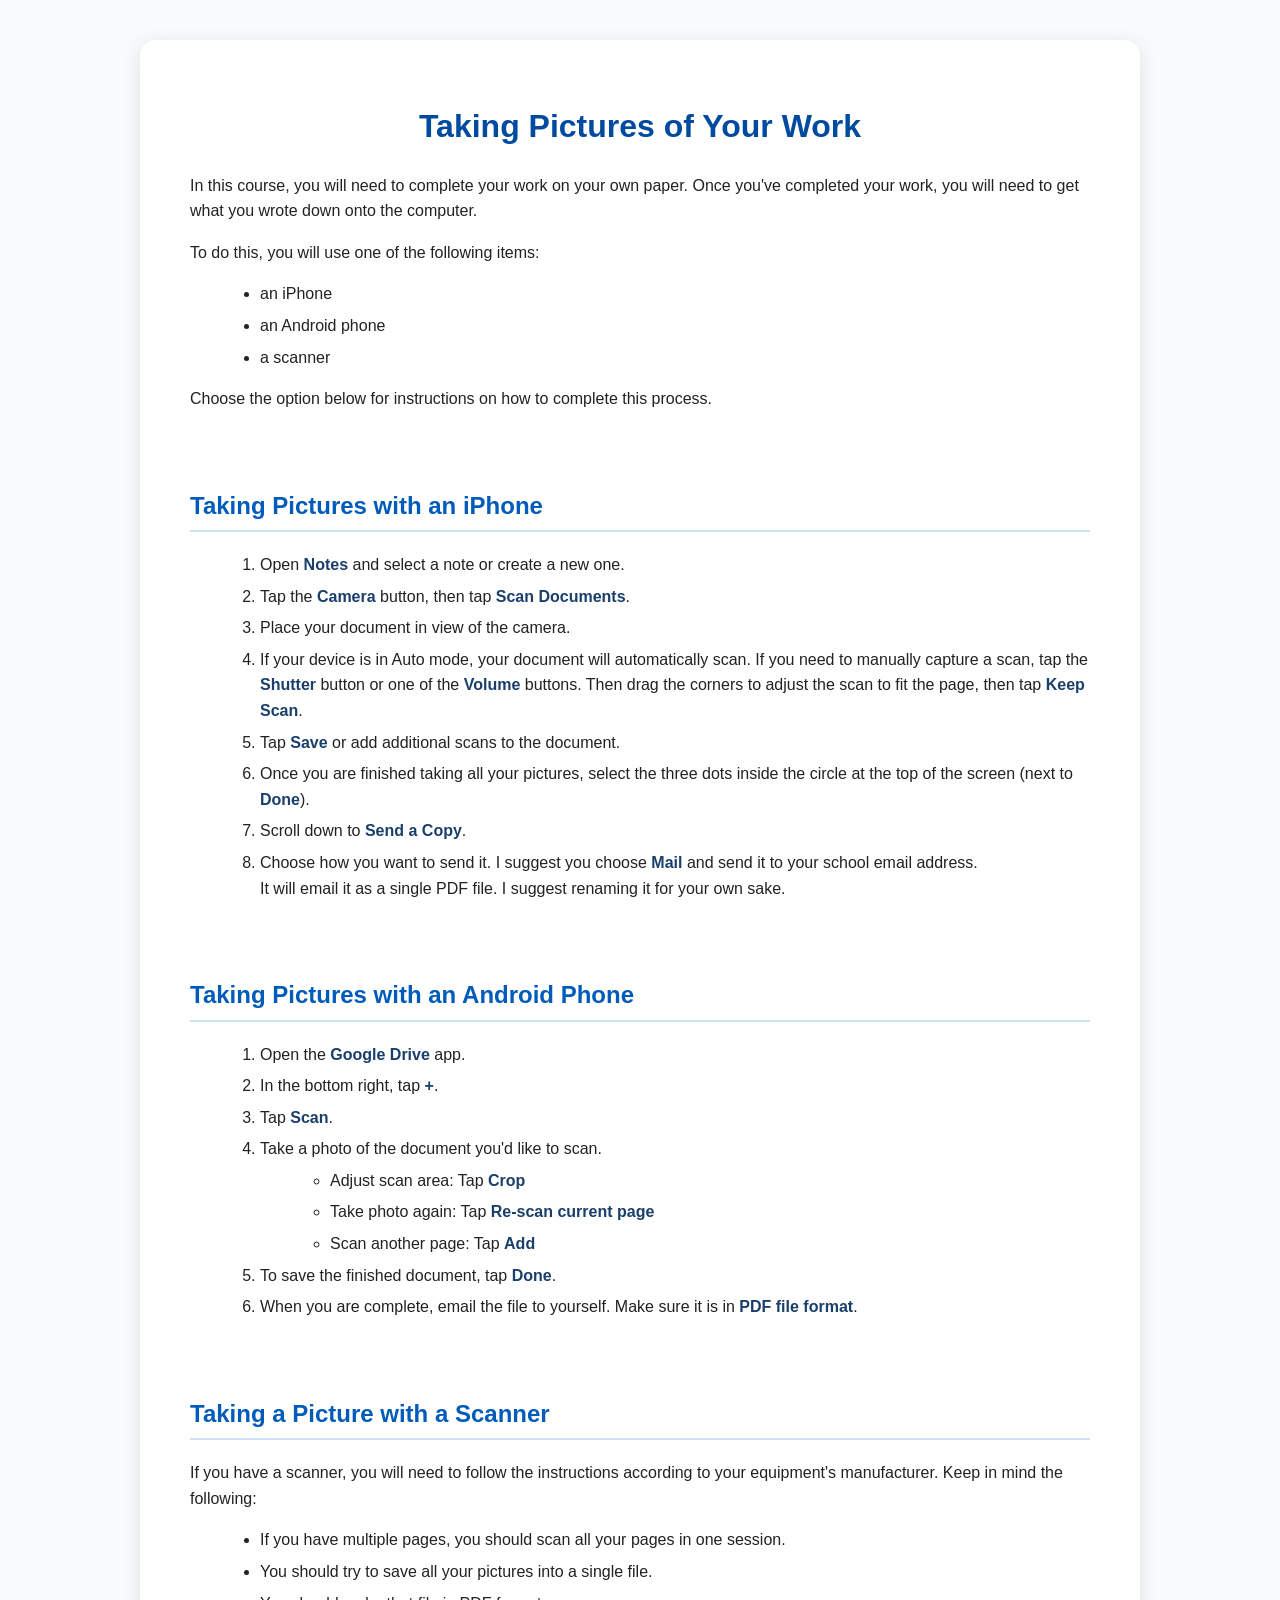
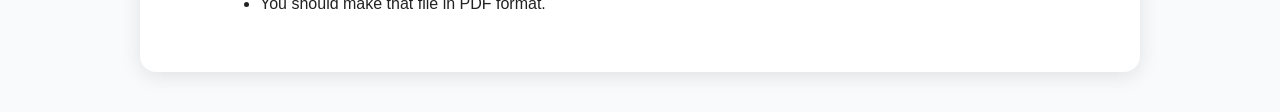
==== index.html @ ef2d55d5 "Add files via upload" ====
<!DOCTYPE html>
<html lang="en">
<head>
    <meta charset="UTF-8">
    <meta name="viewport" content="width=device-width, initial-scale=1.0">
    <title>You Will Need Pictures of Your Work</title>
    <link rel="stylesheet" href="style.css">
</head>
<body>
    <div class="container">
        <h1>Taking Pictures of Your Work</h1>
        <p>In this course, you will need to complete your work on your own paper. Once you've completed your work, you will need to get what you wrote down onto the computer.</p>
        <p>To do this, you will use one of the following items:</p>
        <ul>
            <li>an iPhone</li>
            <li>an Android phone</li>
            <li>a scanner</li>
        </ul>
        <p>Choose the option below for instructions on how to complete this process.</p>

        <section>
            <h2>Taking Pictures with an iPhone</h2>
            <ol>
                <li>Open <strong>Notes</strong> and select a note or create a new one.</li>
                <li>Tap the <strong>Camera</strong> button, then tap <strong>Scan Documents</strong>.</li>
                <li>Place your document in view of the camera.</li>
                <li>If your device is in Auto mode, your document will automatically scan. 
                    If you need to manually capture a scan, tap the <strong>Shutter</strong> button or one of the 
                    <strong>Volume</strong> buttons. Then drag the corners to adjust the scan to fit the page, then tap <strong>Keep Scan</strong>.
                </li>
                <li>Tap <strong>Save</strong> or add additional scans to the document.</li>
                <li>Once you are finished taking all your pictures, select the three dots inside the circle at 
                    the top of the screen (next to <strong>Done</strong>).
                </li>
                <li>Scroll down to <strong>Send a Copy</strong>.</li>
                <li>Choose how you want to send it. I suggest you choose <strong>Mail</strong> and send it to your school email address.<br>
                    It will email it as a single PDF file. I suggest renaming it for your own sake.
                </li>
            </ol>
        </section>

        <section>
            <h2>Taking Pictures with an Android Phone</h2>
            <ol>
                <li>Open the <strong>Google Drive</strong> app.</li>
                <li>In the bottom right, tap <strong>+</strong>.</li>
                <li>Tap <strong>Scan</strong>.</li>
                <li>Take a photo of the document you'd like to scan.</li>
                <ul>
                    <li>Adjust scan area: Tap <strong>Crop</strong></li>
                    <li>Take photo again: Tap <strong>Re-scan current page</strong></li>
                    <li>Scan another page: Tap <strong>Add</strong></li>
                </ul>
                <li>To save the finished document, tap <strong>Done</strong>.</li>
                <li>When you are complete, email the file to yourself. Make sure it is in <strong>PDF file format</strong>.</li>
            </ol>
        </section>

        <section>
            <h2>Taking a Picture with a Scanner</h2>
            <p>If you have a scanner, you will need to follow the instructions according to your equipment's manufacturer. Keep in mind the following:</p>
            <ul>
                <li>If you have multiple pages, you should scan all your pages in one session.</li>
                <li>You should try to save all your pictures into a single file.</li>
                <li>You should make that file in PDF format.</li>
            </ul>
        </section>
    </div>
</body>
</html>
---- style.css ----
body {
    font-family: "Segoe UI", Tahoma, Geneva, Verdana, sans-serif;
    background-color: #f9fafc;
    color: #222;
    line-height: 1.6;
    margin: 0;
    padding: 0;
}

.container {
    width: 80%;
    max-width: 900px;
    margin: 40px auto;
    background: #fff;
    padding: 40px 50px;
    border-radius: 16px;
    box-shadow: 0 4px 20px rgba(0,0,0,0.1);
}

h1 {
    text-align: center;
    color: #004a9f;
    margin-bottom: 20px;
}

h2 {
    color: #005bbb;
    margin-top: 40px;
    border-bottom: 2px solid #d0e0f7;
    padding-bottom: 5px;
}

ul, ol {
    margin-left: 30px;
}

ul li, ol li {
    margin-bottom: 6px;
}

strong {
    color: #1a3f6b;
}

section {
    margin-top: 25px;
    padding-top: 10px;
}

p {
    margin-bottom: 15px;
}

@media (max-width: 600px) {
    .container {
        width: 90%;
        padding: 25px;
    }
    h1 {
        font-size: 1.6em;
    }
}
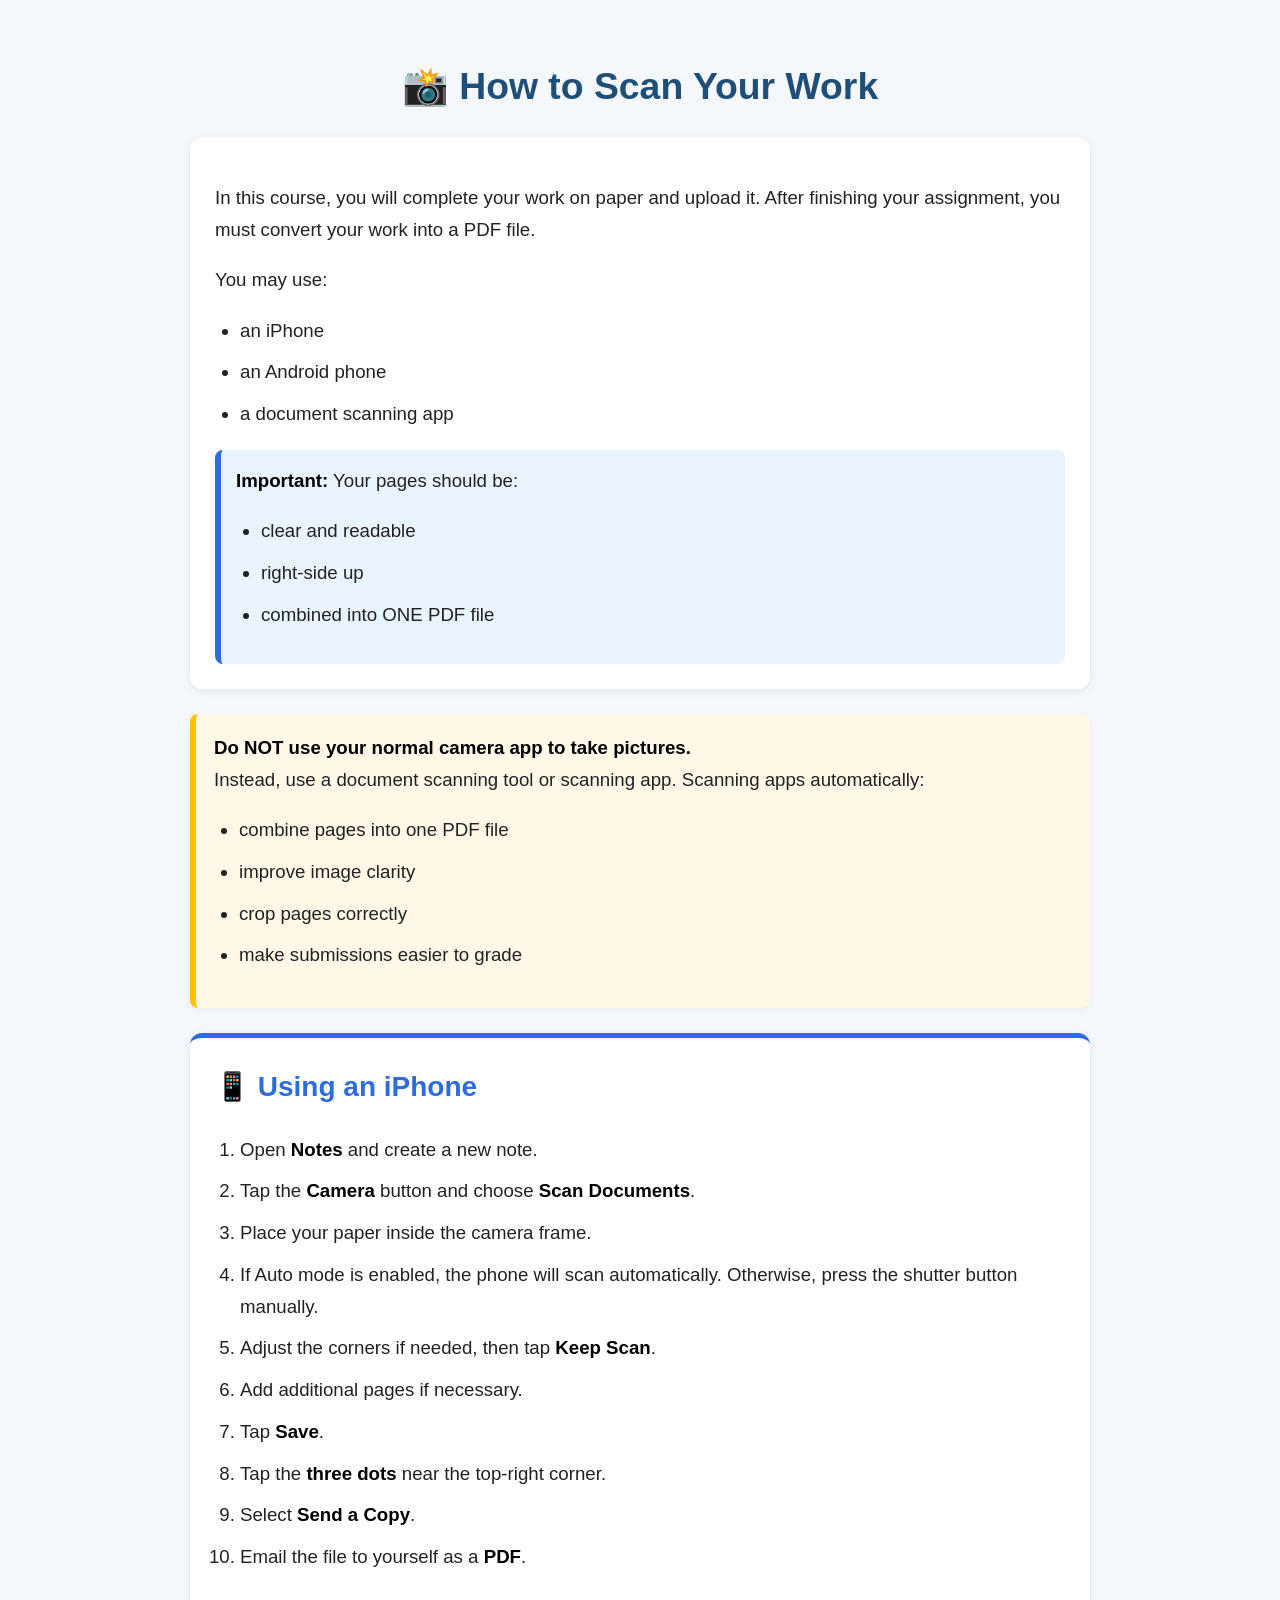
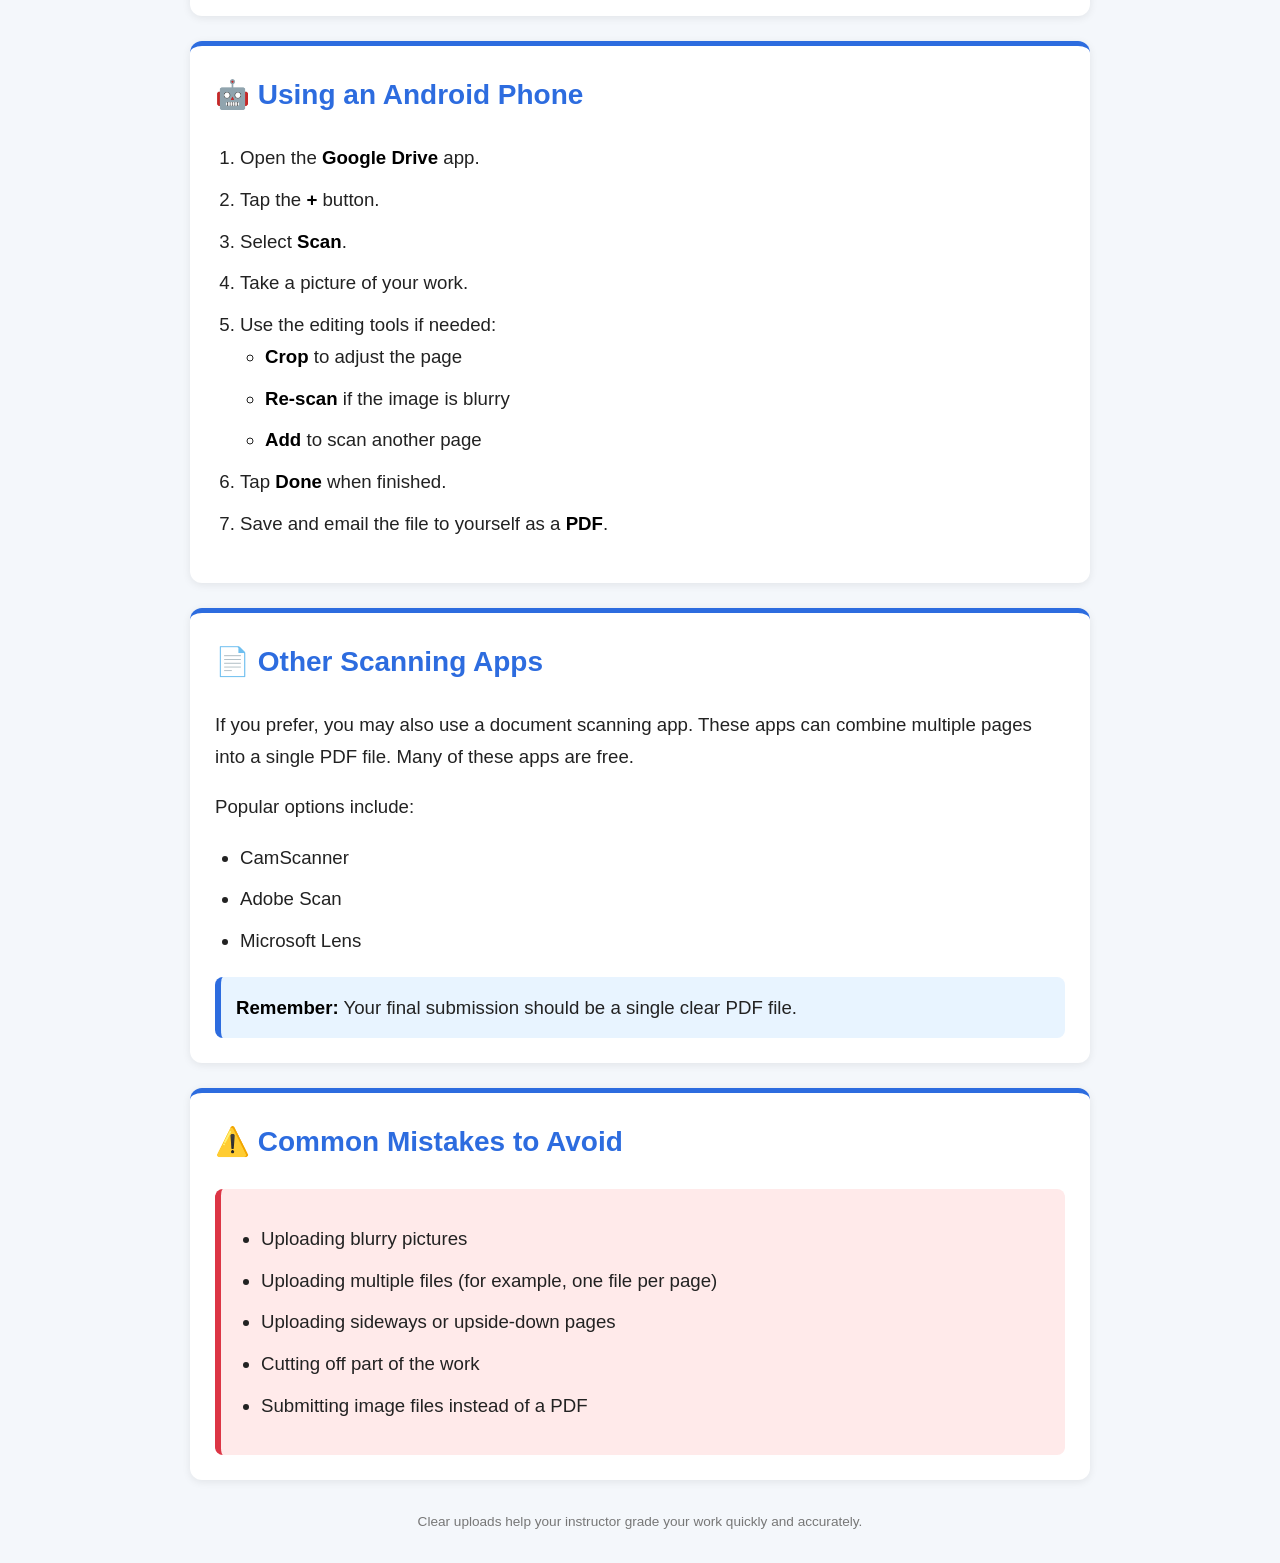
==== commit 32e32dbd: "Add files via upload" ====
--- a/index.html
+++ b/index.html
@@ -1,70 +1,271 @@
 <!DOCTYPE html>
 <html lang="en">
 <head>
-    <meta charset="UTF-8">
-    <meta name="viewport" content="width=device-width, initial-scale=1.0">
-    <title>You Will Need Pictures of Your Work</title>
-    <link rel="stylesheet" href="style.css">
+    <meta charset="UTF-8" />
+    <meta name="viewport" content="width=device-width, initial-scale=1.0" />
+    <title>How to Scan Your Work</title>
+
+    <style>
+        * {
+            box-sizing: border-box;
+        }
+
+        body {
+            margin: 0;
+            padding: 30px;
+            font-family: "Segoe UI", Tahoma, Geneva, Verdana, sans-serif;
+            background: #f4f7fb;
+            color: #222;
+            line-height: 1.7;
+            font-size: 14pt;
+        }
+
+        .container {
+            max-width: 900px;
+            margin: auto;
+        }
+
+        h1 {
+            text-align: center;
+            color: #1f4e79;
+            margin-bottom: 20px;
+        }
+
+        .intro {
+            background: white;
+            padding: 25px;
+            border-radius: 12px;
+            margin-bottom: 25px;
+            box-shadow: 0 2px 8px rgba(0,0,0,0.08);
+        }
+
+        .card {
+            background: white;
+            padding: 25px;
+            border-radius: 12px;
+            margin-bottom: 25px;
+            box-shadow: 0 2px 8px rgba(0,0,0,0.08);
+            border-top: 5px solid #2d6cdf;
+        }
+
+        h2 {
+            margin-top: 0;
+            color: #2d6cdf;
+        }
+
+        .warning {
+            background: #fff8e6;
+            border-left: 6px solid #ffc107;
+            padding: 18px;
+            border-radius: 8px;
+            margin-bottom: 25px;
+            box-shadow: 0 2px 6px rgba(0,0,0,0.05);
+        }
+
+        .important {
+            background: #e8f4ff;
+            border-left: 6px solid #2d6cdf;
+            padding: 15px;
+            border-radius: 8px;
+            margin: 20px 0 0 0;
+        }
+
+        .bad-example {
+            background: #ffeaea;
+            border-left: 6px solid #dc3545;
+            padding: 15px;
+            border-radius: 8px;
+            margin-top: 15px;
+        }
+
+        ul,
+        ol {
+            padding-left: 25px;
+        }
+
+        li {
+            margin-bottom: 10px;
+        }
+
+        strong {
+            color: #000;
+        }
+
+        footer {
+            text-align: center;
+            margin-top: 30px;
+            color: #777;
+            font-size: 0.85rem;
+        }
+
+        @media (max-width: 600px) {
+            body {
+                padding: 15px;
+            }
+
+            .card,
+            .intro {
+                padding: 18px;
+            }
+        }
+    </style>
 </head>
+
 <body>
-    <div class="container">
-        <h1>Taking Pictures of Your Work</h1>
-        <p>In this course, you will need to complete your work on your own paper. Once you've completed your work, you will need to get what you wrote down onto the computer.</p>
-        <p>To do this, you will use one of the following items:</p>
+
+<div class="container">
+
+    <h1>📸 How to Scan Your Work</h1>
+
+    <div class="intro">
+        <p>
+            In this course, you will complete your work on paper and upload it.
+            After finishing your assignment, you must convert your work into a PDF file.
+        </p>
+
+        <p>You may use:</p>
+
         <ul>
             <li>an iPhone</li>
             <li>an Android phone</li>
-            <li>a scanner</li>
+            <li>a document scanning app</li>
         </ul>
-        <p>Choose the option below for instructions on how to complete this process.</p>
-
-        <section>
-            <h2>Taking Pictures with an iPhone</h2>
-            <ol>
-                <li>Open <strong>Notes</strong> and select a note or create a new one.</li>
-                <li>Tap the <strong>Camera</strong> button, then tap <strong>Scan Documents</strong>.</li>
-                <li>Place your document in view of the camera.</li>
-                <li>If your device is in Auto mode, your document will automatically scan. 
-                    If you need to manually capture a scan, tap the <strong>Shutter</strong> button or one of the 
-                    <strong>Volume</strong> buttons. Then drag the corners to adjust the scan to fit the page, then tap <strong>Keep Scan</strong>.
-                </li>
-                <li>Tap <strong>Save</strong> or add additional scans to the document.</li>
-                <li>Once you are finished taking all your pictures, select the three dots inside the circle at 
-                    the top of the screen (next to <strong>Done</strong>).
-                </li>
-                <li>Scroll down to <strong>Send a Copy</strong>.</li>
-                <li>Choose how you want to send it. I suggest you choose <strong>Mail</strong> and send it to your school email address.<br>
-                    It will email it as a single PDF file. I suggest renaming it for your own sake.
-                </li>
-            </ol>
-        </section>
-
-        <section>
-            <h2>Taking Pictures with an Android Phone</h2>
-            <ol>
-                <li>Open the <strong>Google Drive</strong> app.</li>
-                <li>In the bottom right, tap <strong>+</strong>.</li>
-                <li>Tap <strong>Scan</strong>.</li>
-                <li>Take a photo of the document you'd like to scan.</li>
+
+        <div class="important">
+            <strong>Important:</strong>
+            Your pages should be:
+            <ul>
+                <li>clear and readable</li>
+                <li>right-side up</li>
+                <li>combined into ONE PDF file</li>
+            </ul>
+        </div>
+    </div>
+
+    <div class="warning">
+        <strong>Do NOT use your normal camera app to take pictures.</strong><br>
+        Instead, use a document scanning tool or scanning app.
+        Scanning apps automatically:
+
+        <ul>
+            <li>combine pages into one PDF file</li>
+            <li>improve image clarity</li>
+            <li>crop pages correctly</li>
+            <li>make submissions easier to grade</li>
+        </ul>
+    </div>
+
+    <section class="card">
+        <h2>📱 Using an iPhone</h2>
+
+        <ol>
+            <li>Open <strong>Notes</strong> and create a new note.</li>
+
+            <li>
+                Tap the <strong>Camera</strong> button and choose
+                <strong>Scan Documents</strong>.
+            </li>
+
+            <li>Place your paper inside the camera frame.</li>
+
+            <li>
+                If Auto mode is enabled, the phone will scan automatically.
+                Otherwise, press the shutter button manually.
+            </li>
+
+            <li>
+                Adjust the corners if needed, then tap
+                <strong>Keep Scan</strong>.
+            </li>
+
+            <li>Add additional pages if necessary.</li>
+
+            <li>Tap <strong>Save</strong>.</li>
+
+            <li>
+                Tap the <strong>three dots</strong> near the top-right corner.
+            </li>
+
+            <li>Select <strong>Send a Copy</strong>.</li>
+
+            <li>
+                Email the file to yourself as a <strong>PDF</strong>.
+            </li>
+        </ol>
+    </section>
+
+    <section class="card">
+        <h2>🤖 Using an Android Phone</h2>
+
+        <ol>
+            <li>Open the <strong>Google Drive</strong> app.</li>
+
+            <li>Tap the <strong>+</strong> button.</li>
+
+            <li>Select <strong>Scan</strong>.</li>
+
+            <li>Take a picture of your work.</li>
+
+            <li>
+                Use the editing tools if needed:
+
                 <ul>
-                    <li>Adjust scan area: Tap <strong>Crop</strong></li>
-                    <li>Take photo again: Tap <strong>Re-scan current page</strong></li>
-                    <li>Scan another page: Tap <strong>Add</strong></li>
+                    <li><strong>Crop</strong> to adjust the page</li>
+                    <li><strong>Re-scan</strong> if the image is blurry</li>
+                    <li><strong>Add</strong> to scan another page</li>
                 </ul>
-                <li>To save the finished document, tap <strong>Done</strong>.</li>
-                <li>When you are complete, email the file to yourself. Make sure it is in <strong>PDF file format</strong>.</li>
-            </ol>
-        </section>
-
-        <section>
-            <h2>Taking a Picture with a Scanner</h2>
-            <p>If you have a scanner, you will need to follow the instructions according to your equipment's manufacturer. Keep in mind the following:</p>
+            </li>
+
+            <li>Tap <strong>Done</strong> when finished.</li>
+
+            <li>
+                Save and email the file to yourself as a
+                <strong>PDF</strong>.
+            </li>
+        </ol>
+    </section>
+
+    <section class="card">
+        <h2>📄 Other Scanning Apps</h2>
+
+        <p>
+            If you prefer, you may also use a document scanning app.
+            These apps can combine multiple pages into a single PDF file. Many of these apps are free.
+        </p>
+
+        <p>Popular options include:</p>
+
+        <ul>
+            <li>CamScanner</li>
+            <li>Adobe Scan</li>
+            <li>Microsoft Lens</li>
+        </ul>
+
+        <div class="important">
+            <strong>Remember:</strong>
+            Your final submission should be a single clear PDF file.
+        </div>
+    </section>
+
+    <section class="card">
+        <h2>⚠️ Common Mistakes to Avoid</h2>
+
+        <div class="bad-example">
             <ul>
-                <li>If you have multiple pages, you should scan all your pages in one session.</li>
-                <li>You should try to save all your pictures into a single file.</li>
-                <li>You should make that file in PDF format.</li>
+                <li>Uploading blurry pictures</li>
+                <li>Uploading multiple files (for example, one file per page)</li>
+                <li>Uploading sideways or upside-down pages</li>
+                <li>Cutting off part of the work</li>
+                <li>Submitting image files instead of a PDF</li>
             </ul>
-        </section>
-    </div>
+        </div>
+    </section>
+
+    <footer>
+        Clear uploads help your instructor grade your work quickly and accurately.
+    </footer>
+
+</div>
+
 </body>
-</html>
+</html>
